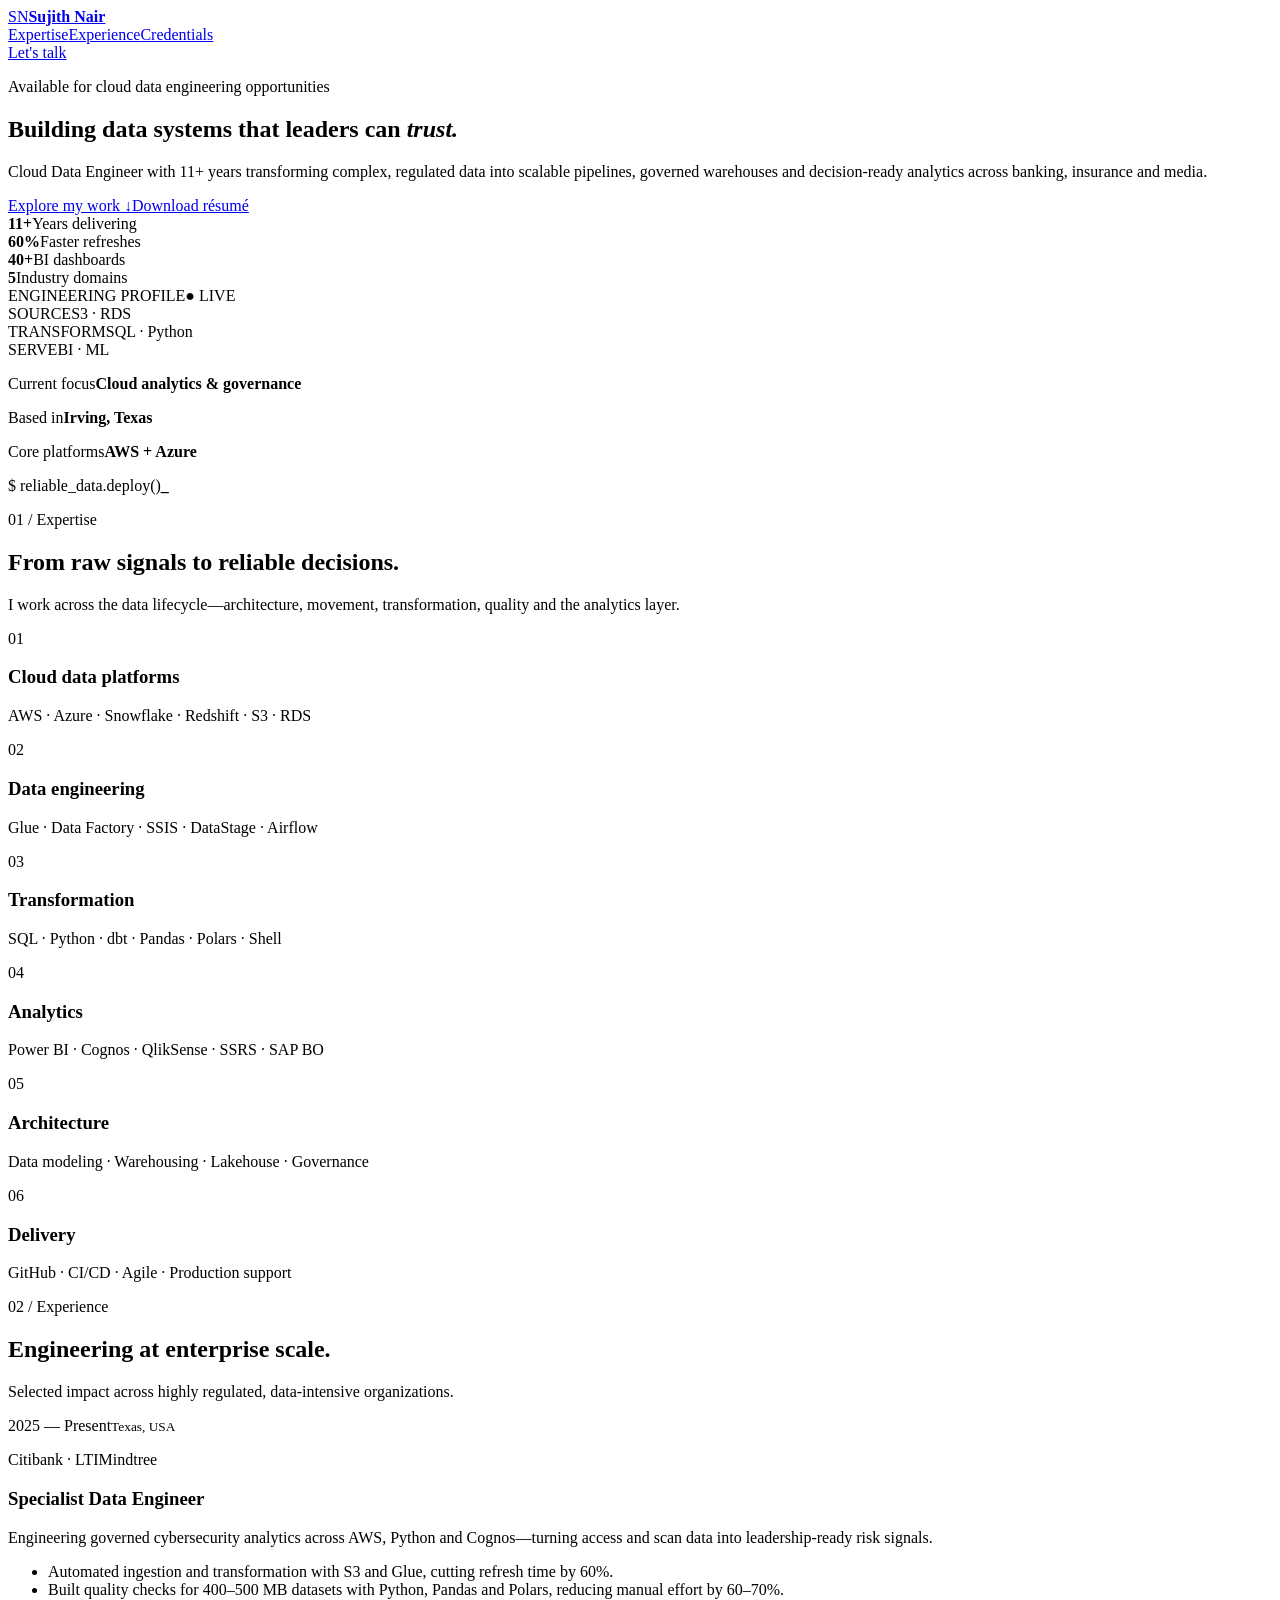
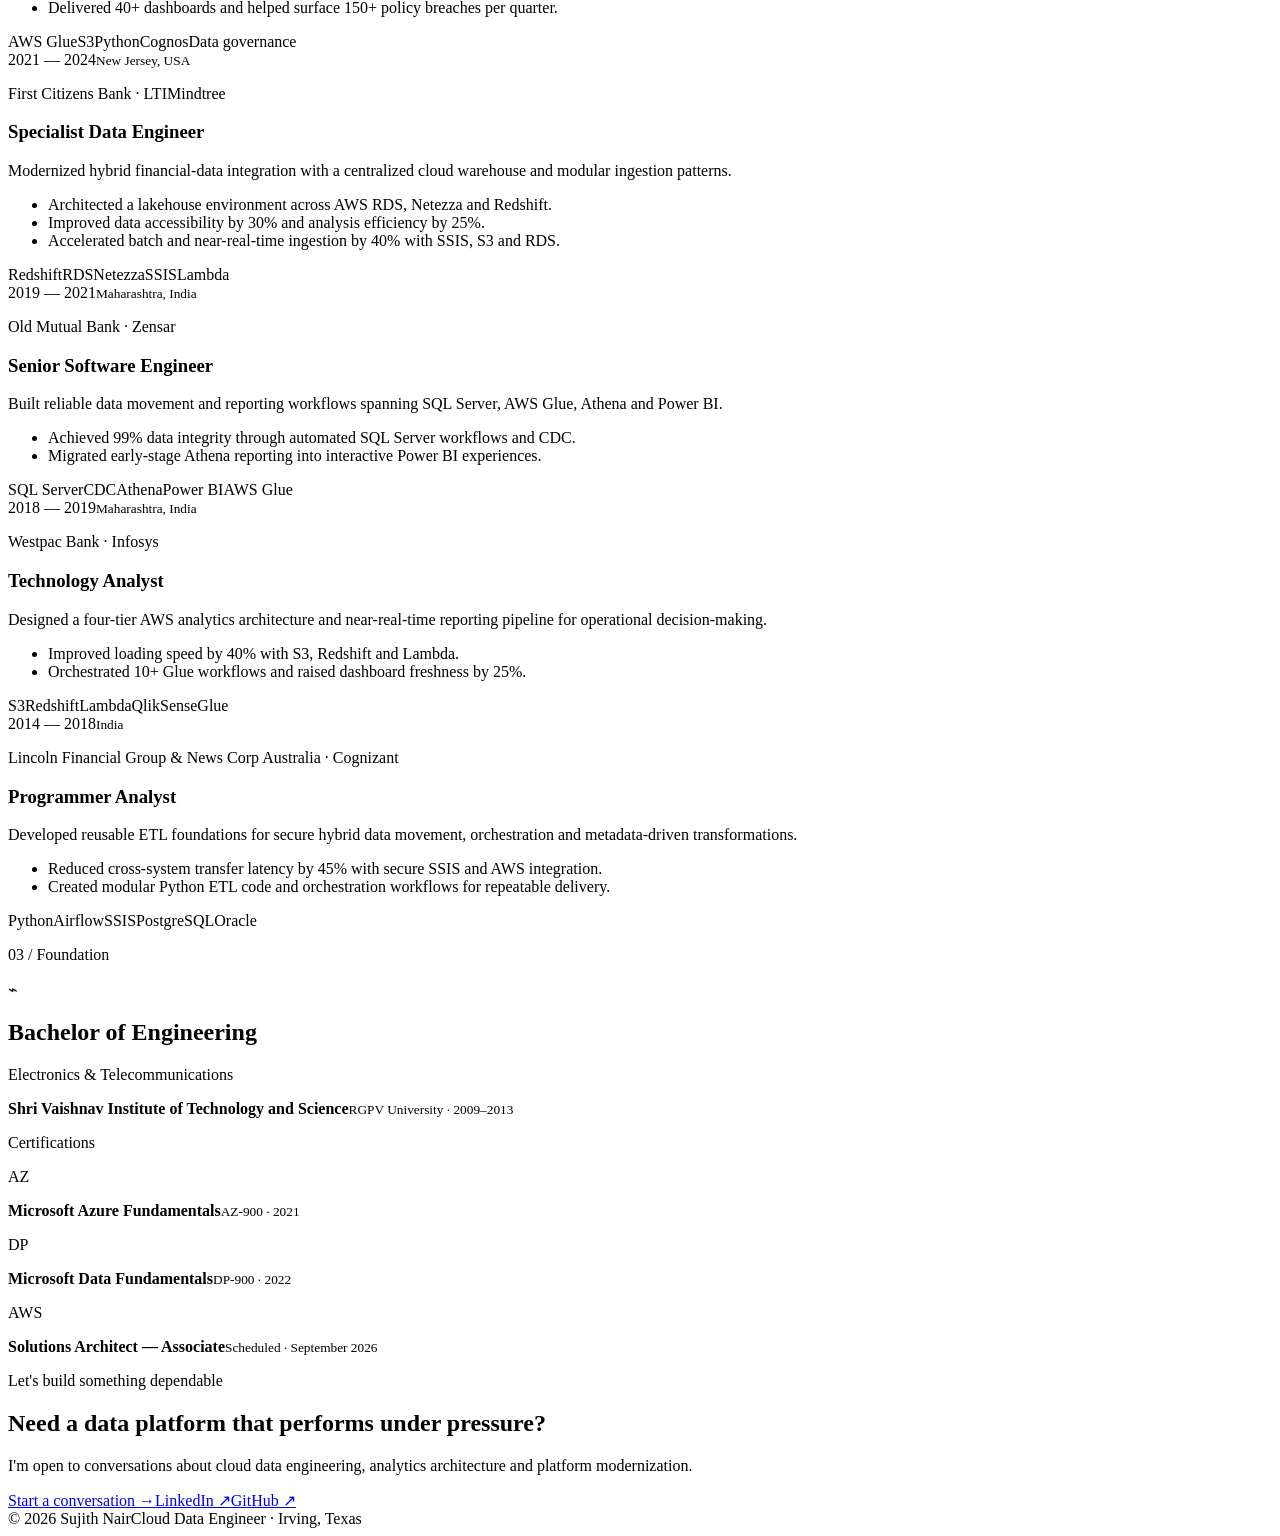
==== index.html @ 59e394e7 "Add portfolio homepage" ====
<!doctype html>
<html lang="en">
<head>
  <meta charset="utf-8">
  <meta name="viewport" content="width=device-width,initial-scale=1">
  <meta name="description" content="Sujith Nair — Cloud Data Engineer with 11+ years building scalable, governed analytics systems across AWS and Azure.">
  <title>Sujith Nair | Cloud Data Engineer</title>
  <link rel="stylesheet" href="style.css">
</head>
<body><main>
  <header class="site-header">
    <a class="brand" href="#top" aria-label="Sujith Nair, home"><span>SN</span><strong>Sujith Nair</strong></a>
    <nav aria-label="Primary navigation"><a href="#expertise">Expertise</a><a href="#experience">Experience</a><a href="#credentials">Credentials</a></nav>
    <a class="nav-cta" href="mailto:nairsujith.1969@gmail.com">Let's talk</a>
  </header>
  <section class="hero" id="top"><div class="hero-copy">
    <p class="eyebrow"><span class="status-dot"></span> Available for cloud data engineering opportunities</p>
    <h1>Building data systems that leaders can <em>trust.</em></h1>
    <p class="hero-lede">Cloud Data Engineer with 11+ years transforming complex, regulated data into scalable pipelines, governed warehouses and decision-ready analytics across banking, insurance and media.</p>
    <div class="hero-actions"><a class="button primary" href="#experience">Explore my work <span>↓</span></a><a class="button secondary" href="Sujith-Nair-Resume.docx" download>Download résumé</a></div>
    <div class="proof-row" aria-label="Career highlights"><div><strong>11+</strong><span>Years delivering</span></div><div><strong>60%</strong><span>Faster refreshes</span></div><div><strong>40+</strong><span>BI dashboards</span></div><div><strong>5</strong><span>Industry domains</span></div></div>
  </div><aside class="signal-card" aria-label="Engineering profile">
    <div class="signal-top"><span>ENGINEERING PROFILE</span><span class="live">● LIVE</span></div>
    <div class="pipeline-visual" aria-hidden="true"><div class="node source">SOURCE<span>S3 · RDS</span></div><div class="flow"><i></i><i></i><i></i></div><div class="node transform">TRANSFORM<span>SQL · Python</span></div><div class="flow"><i></i><i></i><i></i></div><div class="node serve">SERVE<span>BI · ML</span></div></div>
    <div class="signal-lines"><p><span>Current focus</span><strong>Cloud analytics &amp; governance</strong></p><p><span>Based in</span><strong>Irving, Texas</strong></p><p><span>Core platforms</span><strong>AWS + Azure</strong></p></div>
    <div class="terminal-line"><span>$</span> reliable_data.deploy()<b>_</b></div>
  </aside></section>
  <section class="section expertise" id="expertise"><div class="section-heading"><p class="eyebrow">01 / Expertise</p><h2>From raw signals to reliable decisions.</h2><p>I work across the data lifecycle—architecture, movement, transformation, quality and the analytics layer.</p></div>
    <div class="capability-grid">
      <article><span>01</span><h3>Cloud data platforms</h3><p>AWS · Azure · Snowflake · Redshift · S3 · RDS</p></article>
      <article><span>02</span><h3>Data engineering</h3><p>Glue · Data Factory · SSIS · DataStage · Airflow</p></article>
      <article><span>03</span><h3>Transformation</h3><p>SQL · Python · dbt · Pandas · Polars · Shell</p></article>
      <article><span>04</span><h3>Analytics</h3><p>Power BI · Cognos · QlikSense · SSRS · SAP BO</p></article>
      <article><span>05</span><h3>Architecture</h3><p>Data modeling · Warehousing · Lakehouse · Governance</p></article>
      <article><span>06</span><h3>Delivery</h3><p>GitHub · CI/CD · Agile · Production support</p></article>
    </div>
  </section>
  <section class="section experience" id="experience"><div class="section-heading split"><div><p class="eyebrow">02 / Experience</p><h2>Engineering at enterprise scale.</h2></div><p>Selected impact across highly regulated, data-intensive organizations.</p></div>
    <div class="timeline">
      <article class="job"><div class="job-meta"><span>2025 — Present</span><small>Texas, USA</small></div><div class="job-body"><p class="company">Citibank · LTIMindtree</p><h3>Specialist Data Engineer</h3><p class="job-summary">Engineering governed cybersecurity analytics across AWS, Python and Cognos—turning access and scan data into leadership-ready risk signals.</p><ul><li>Automated ingestion and transformation with S3 and Glue, cutting refresh time by 60%.</li><li>Built quality checks for 400–500 MB datasets with Python, Pandas and Polars, reducing manual effort by 60–70%.</li><li>Delivered 40+ dashboards and helped surface 150+ policy breaches per quarter.</li></ul><div class="tags"><span>AWS Glue</span><span>S3</span><span>Python</span><span>Cognos</span><span>Data governance</span></div></div></article>
      <article class="job"><div class="job-meta"><span>2021 — 2024</span><small>New Jersey, USA</small></div><div class="job-body"><p class="company">First Citizens Bank · LTIMindtree</p><h3>Specialist Data Engineer</h3><p class="job-summary">Modernized hybrid financial-data integration with a centralized cloud warehouse and modular ingestion patterns.</p><ul><li>Architected a lakehouse environment across AWS RDS, Netezza and Redshift.</li><li>Improved data accessibility by 30% and analysis efficiency by 25%.</li><li>Accelerated batch and near-real-time ingestion by 40% with SSIS, S3 and RDS.</li></ul><div class="tags"><span>Redshift</span><span>RDS</span><span>Netezza</span><span>SSIS</span><span>Lambda</span></div></div></article>
      <article class="job"><div class="job-meta"><span>2019 — 2021</span><small>Maharashtra, India</small></div><div class="job-body"><p class="company">Old Mutual Bank · Zensar</p><h3>Senior Software Engineer</h3><p class="job-summary">Built reliable data movement and reporting workflows spanning SQL Server, AWS Glue, Athena and Power BI.</p><ul><li>Achieved 99% data integrity through automated SQL Server workflows and CDC.</li><li>Migrated early-stage Athena reporting into interactive Power BI experiences.</li></ul><div class="tags"><span>SQL Server</span><span>CDC</span><span>Athena</span><span>Power BI</span><span>AWS Glue</span></div></div></article>
      <article class="job"><div class="job-meta"><span>2018 — 2019</span><small>Maharashtra, India</small></div><div class="job-body"><p class="company">Westpac Bank · Infosys</p><h3>Technology Analyst</h3><p class="job-summary">Designed a four-tier AWS analytics architecture and near-real-time reporting pipeline for operational decision-making.</p><ul><li>Improved loading speed by 40% with S3, Redshift and Lambda.</li><li>Orchestrated 10+ Glue workflows and raised dashboard freshness by 25%.</li></ul><div class="tags"><span>S3</span><span>Redshift</span><span>Lambda</span><span>QlikSense</span><span>Glue</span></div></div></article>
      <article class="job"><div class="job-meta"><span>2014 — 2018</span><small>India</small></div><div class="job-body"><p class="company">Lincoln Financial Group &amp; News Corp Australia · Cognizant</p><h3>Programmer Analyst</h3><p class="job-summary">Developed reusable ETL foundations for secure hybrid data movement, orchestration and metadata-driven transformations.</p><ul><li>Reduced cross-system transfer latency by 45% with secure SSIS and AWS integration.</li><li>Created modular Python ETL code and orchestration workflows for repeatable delivery.</li></ul><div class="tags"><span>Python</span><span>Airflow</span><span>SSIS</span><span>PostgreSQL</span><span>Oracle</span></div></div></article>
    </div>
  </section>
  <section class="section credentials" id="credentials"><div class="credential-card education-card"><p class="eyebrow">03 / Foundation</p><span class="card-icon">⌁</span><h2>Bachelor of Engineering</h2><p>Electronics &amp; Telecommunications</p><strong>Shri Vaishnav Institute of Technology and Science</strong><small>RGPV University · 2009–2013</small></div>
    <div class="credential-card cert-card"><p class="eyebrow">Certifications</p><div><span>AZ</span><p><strong>Microsoft Azure Fundamentals</strong><small>AZ-900 · 2021</small></p></div><div><span>DP</span><p><strong>Microsoft Data Fundamentals</strong><small>DP-900 · 2022</small></p></div><div><span>AWS</span><p><strong>Solutions Architect — Associate</strong><small>Scheduled · September 2026</small></p></div></div>
  </section>
  <section class="contact"><p class="eyebrow">Let's build something dependable</p><h2>Need a data platform that performs under pressure?</h2><p>I'm open to conversations about cloud data engineering, analytics architecture and platform modernization.</p><div class="hero-actions"><a class="button light" href="mailto:nairsujith.1969@gmail.com">Start a conversation →</a><a class="button outline" href="https://www.linkedin.com/in/sujith-nair-data-engineer/" target="_blank" rel="noreferrer">LinkedIn ↗</a><a class="button outline" href="https://github.com/zorick6800" target="_blank" rel="noreferrer">GitHub ↗</a></div></section>
  <footer><span>© 2026 Sujith Nair</span><span>Cloud Data Engineer · Irving, Texas</span></footer>
</main></body></html>
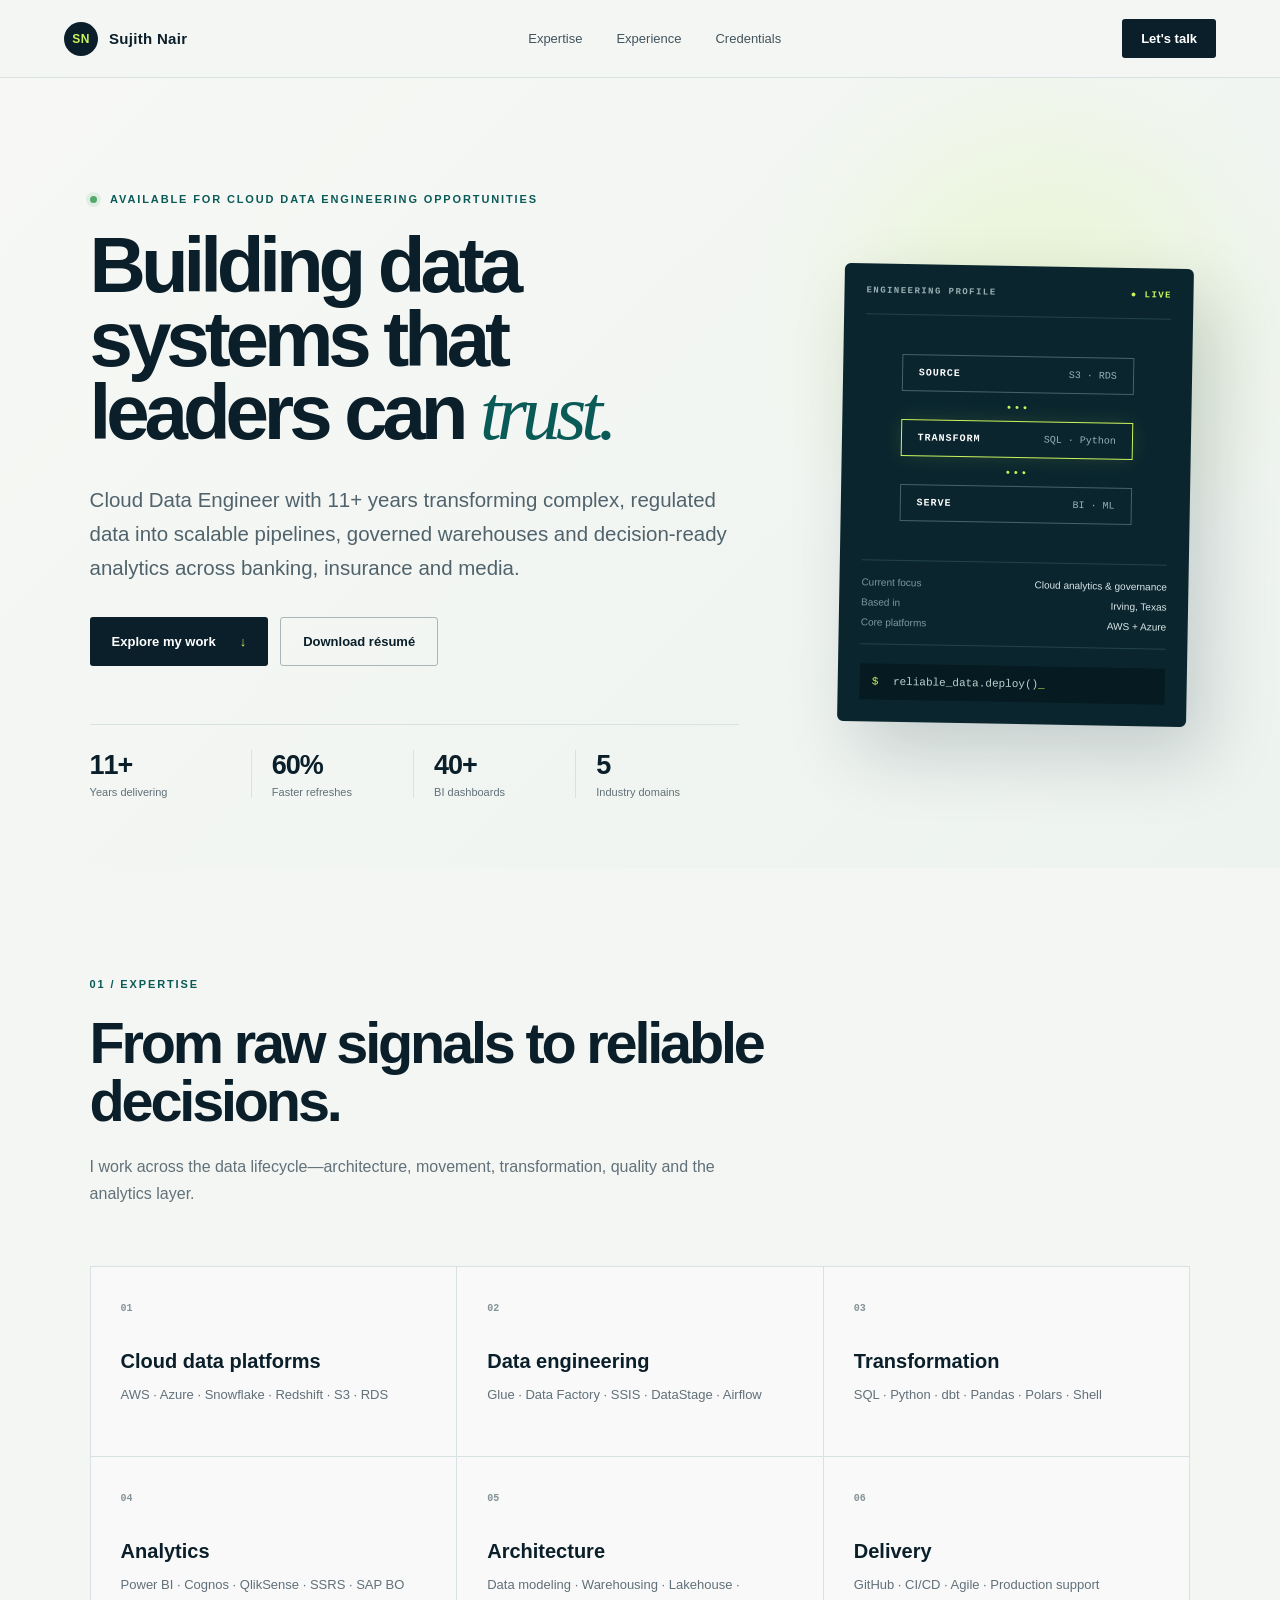
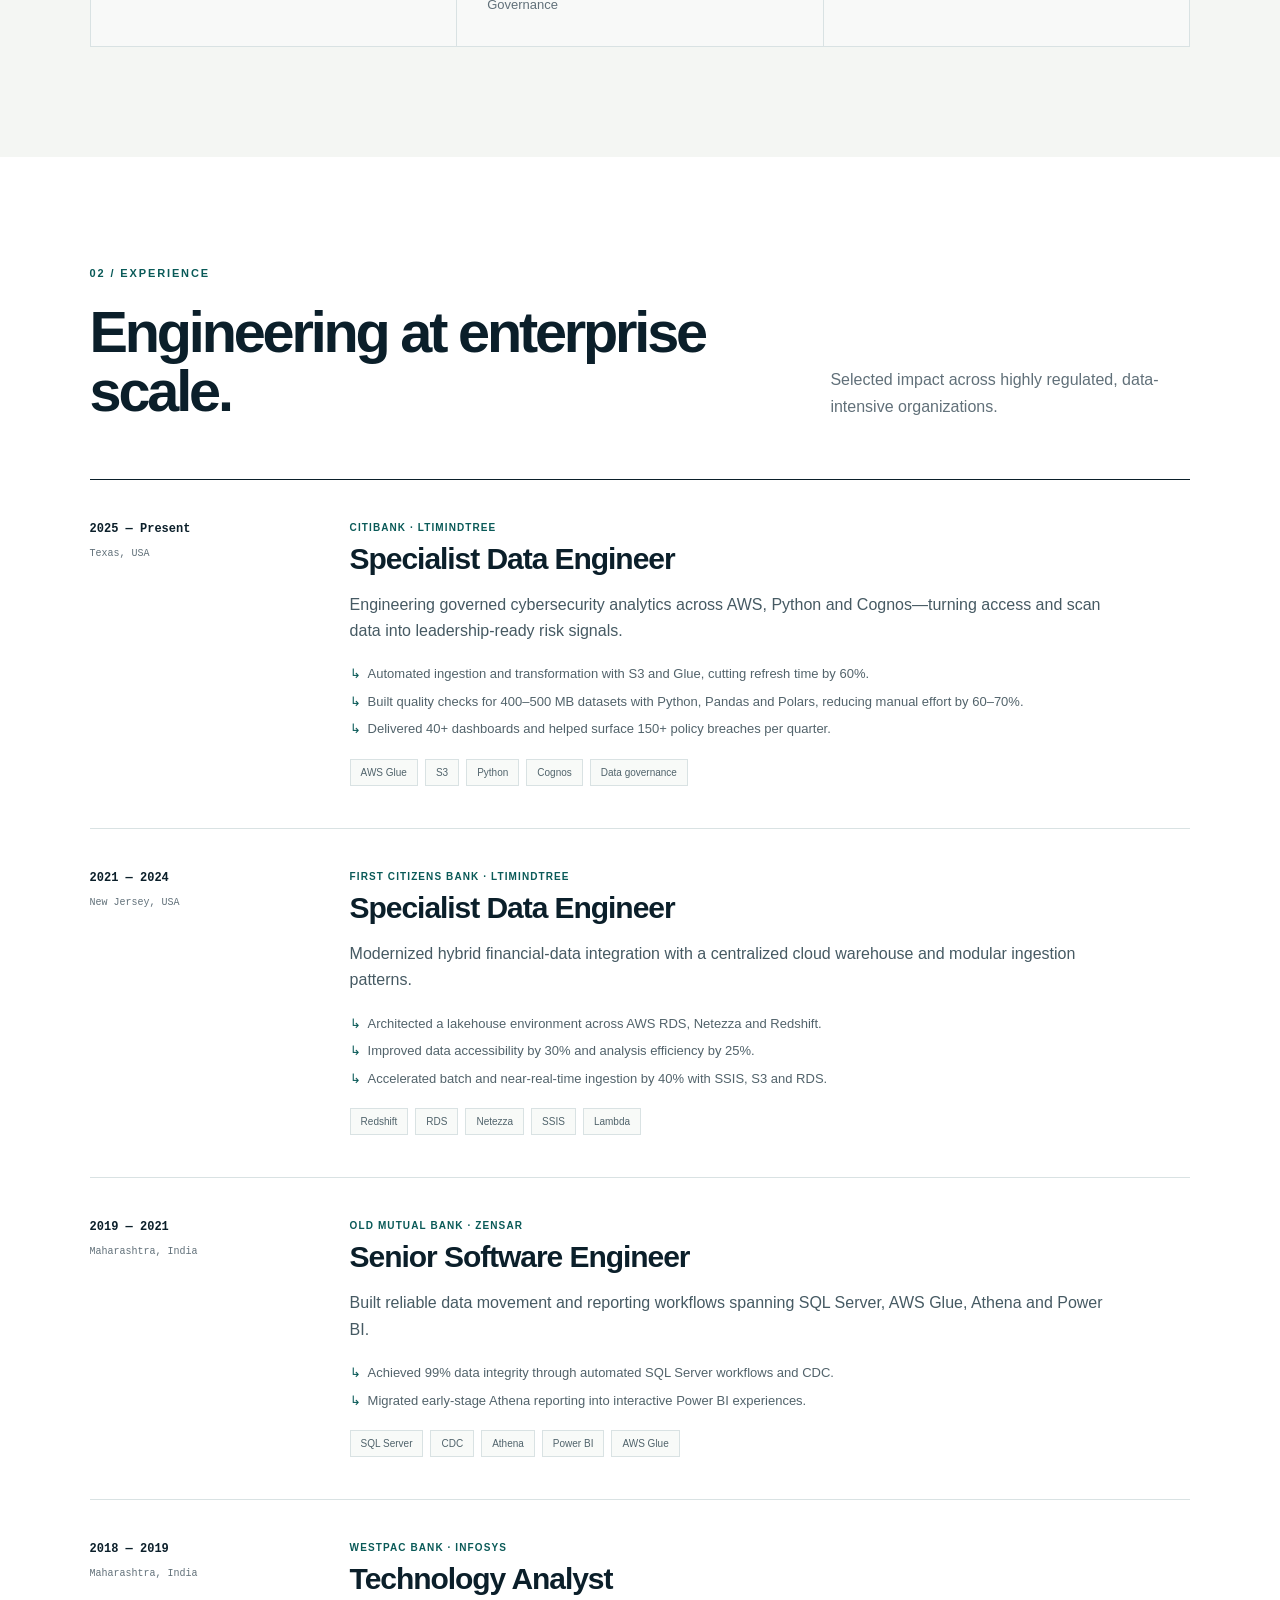
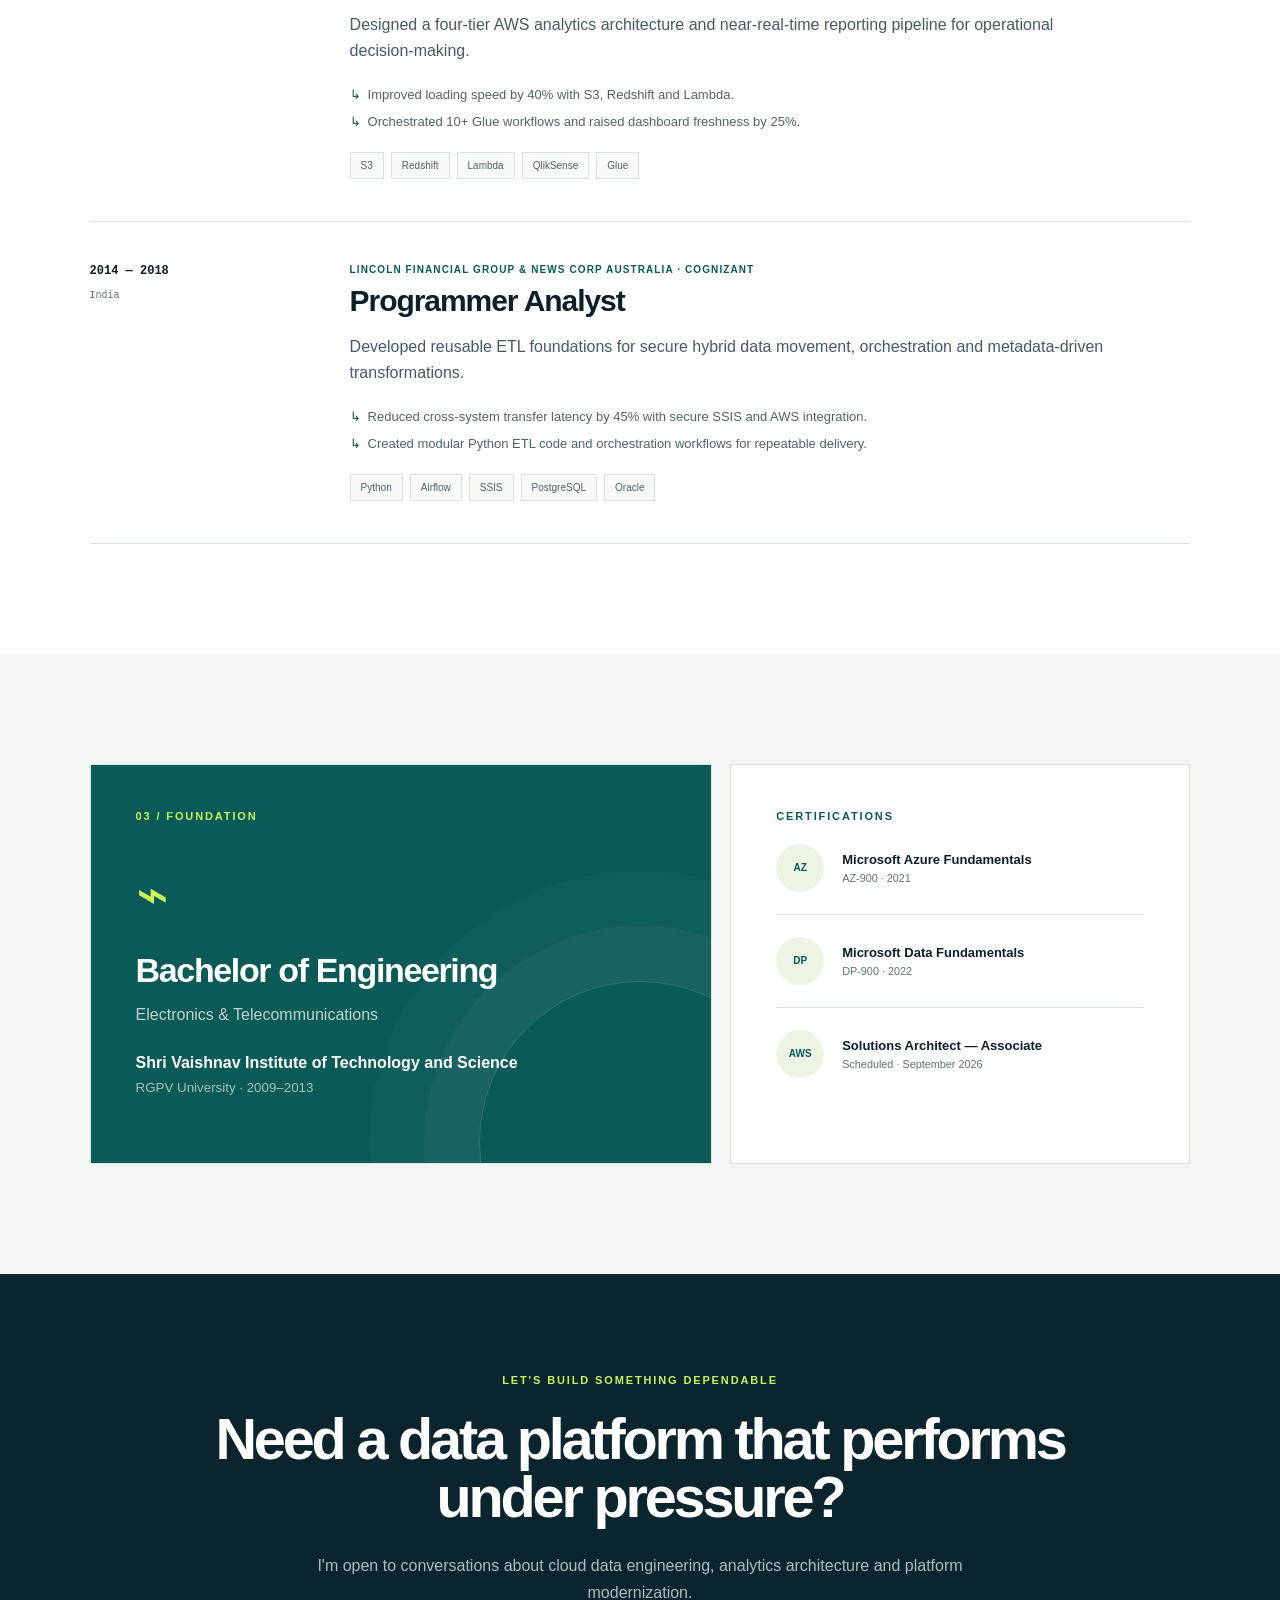
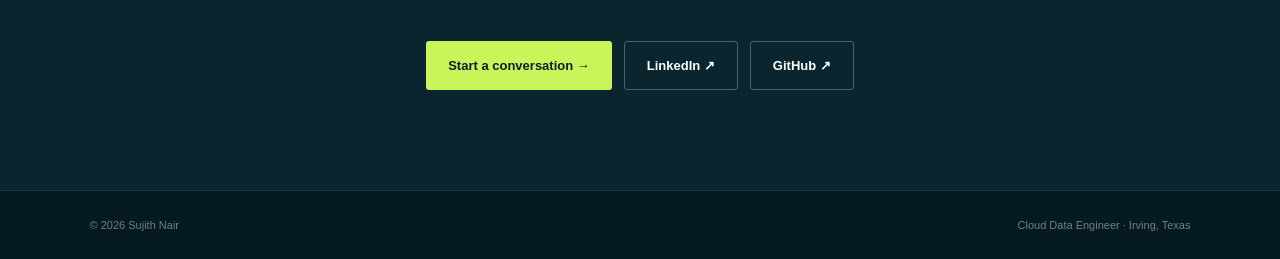
==== commit d323ef04: "Embed downloadable resume" ====
--- a/index.html
+++ b/index.html
@@ -17,7 +17,7 @@
     <p class="eyebrow"><span class="status-dot"></span> Available for cloud data engineering opportunities</p>
     <h1>Building data systems that leaders can <em>trust.</em></h1>
     <p class="hero-lede">Cloud Data Engineer with 11+ years transforming complex, regulated data into scalable pipelines, governed warehouses and decision-ready analytics across banking, insurance and media.</p>
-    <div class="hero-actions"><a class="button primary" href="#experience">Explore my work <span>↓</span></a><a class="button secondary" href="Sujith-Nair-Resume.docx" download>Download résumé</a></div>
+    <div class="hero-actions"><a class="button primary" href="#experience">Explore my work <span>↓</span></a><a class="button secondary" href="[data-uri]" download>Download résumé</a></div>
     <div class="proof-row" aria-label="Career highlights"><div><strong>11+</strong><span>Years delivering</span></div><div><strong>60%</strong><span>Faster refreshes</span></div><div><strong>40+</strong><span>BI dashboards</span></div><div><strong>5</strong><span>Industry domains</span></div></div>
   </div><aside class="signal-card" aria-label="Engineering profile">
     <div class="signal-top"><span>ENGINEERING PROFILE</span><span class="live">● LIVE</span></div>
--- a/style.css
+++ b/style.css
@@ -0,0 +1,6 @@
+:root{--ink:#0b1f2a;--muted:#617079;--line:#d9e2e3;--paper:#f4f6f3;--lime:#c9f55b;--teal:#0a5a58;--navy:#0a252e}*{box-sizing:border-box}html{scroll-behavior:smooth}body{margin:0;background:var(--paper);color:var(--ink);font-family:Arial,Helvetica,sans-serif}a{color:inherit;text-decoration:none}.site-header{height:78px;padding:0 clamp(22px,5vw,76px);display:flex;align-items:center;justify-content:space-between;border-bottom:1px solid var(--line);background:rgba(244,246,243,.92);backdrop-filter:blur(14px);position:sticky;top:0;z-index:10}.brand{display:flex;align-items:center;gap:11px;font-size:15px;letter-spacing:.02em}.brand span{width:34px;height:34px;display:grid;place-items:center;background:var(--ink);color:var(--lime);border-radius:50%;font-size:12px;font-weight:800}nav{display:flex;gap:34px;font-size:13px;color:#42545d}nav a:hover{color:var(--teal)}.nav-cta{background:var(--ink);color:white;padding:12px 19px;border-radius:3px;font-size:13px;font-weight:700}
+.hero{min-height:720px;padding:clamp(70px,9vw,125px) clamp(22px,7vw,110px) 70px;display:grid;grid-template-columns:minmax(0,1.3fr) minmax(330px,.7fr);gap:clamp(50px,8vw,120px);align-items:center;background:radial-gradient(circle at 81% 30%,rgba(201,245,91,.20),transparent 24%),linear-gradient(135deg,#f7f8f5 0%,#edf3ef 100%)}.eyebrow{font-size:11px!important;letter-spacing:.17em;text-transform:uppercase;font-weight:800;color:var(--teal)!important;margin:0 0 24px}.status-dot{display:inline-block;width:7px;height:7px;border-radius:50%;background:#51a96b;margin-right:9px;box-shadow:0 0 0 4px rgba(81,169,107,.13)}h1{font-size:clamp(54px,6.1vw,93px);line-height:.94;letter-spacing:-.065em;max-width:850px;margin:0;font-weight:650}h1 em{color:var(--teal);font-family:Georgia,serif;font-weight:400}.hero-lede{max-width:700px;font-size:clamp(17px,1.6vw,21px);line-height:1.65;color:#50636c;margin:34px 0 32px}.hero-actions{display:flex;gap:12px;flex-wrap:wrap}.button{display:inline-flex;align-items:center;justify-content:center;padding:16px 22px;font-size:13px;font-weight:800;border-radius:3px;transition:transform .2s,background .2s}.button:hover{transform:translateY(-2px)}.button.primary{background:var(--ink);color:white;gap:24px}.button.primary span{color:var(--lime)}.button.secondary{border:1px solid #a9b5b7}.proof-row{display:grid;grid-template-columns:repeat(4,1fr);max-width:690px;border-top:1px solid var(--line);margin-top:58px;padding-top:25px}.proof-row div{display:flex;flex-direction:column;border-right:1px solid var(--line);padding:0 20px}.proof-row div:first-child{padding-left:0}.proof-row div:last-child{border:0}.proof-row strong{font-size:27px;letter-spacing:-.04em}.proof-row span{color:var(--muted);font-size:11px;margin-top:5px}
+.signal-card{background:var(--navy);color:white;padding:22px;border-radius:6px;box-shadow:20px 30px 70px rgba(7,35,43,.18);transform:rotate(1deg)}.signal-top{display:flex;justify-content:space-between;color:#99afb3;font:700 9px ui-monospace,monospace;letter-spacing:.16em;padding-bottom:18px;border-bottom:1px solid #23434b}.signal-top .live{color:var(--lime)}.pipeline-visual{min-height:245px;display:flex;flex-direction:column;align-items:center;justify-content:center}.node{width:76%;border:1px solid #45636b;padding:12px 16px;font:700 10px ui-monospace,monospace;letter-spacing:.1em;display:flex;justify-content:space-between}.node span{color:#9bb0b5;letter-spacing:0;font-weight:400}.node.transform{border-color:var(--lime);box-shadow:0 0 22px rgba(201,245,91,.12)}.flow{height:28px;display:flex;align-items:center;gap:5px}.flow i{display:block;width:3px;height:3px;border-radius:50%;background:var(--lime)}.signal-lines{border-top:1px solid #23434b;border-bottom:1px solid #23434b;padding:7px 0}.signal-lines p{display:flex;justify-content:space-between;font-size:10px;margin:9px 0}.signal-lines span{color:#7e989f}.signal-lines strong{color:#d9e6e7;font-weight:500}.terminal-line{margin-top:19px;background:#061a21;padding:12px;font:11px ui-monospace,monospace;color:#b9d3d0}.terminal-line span{color:var(--lime);margin-right:8px}.terminal-line b{animation:blink 1s infinite;color:var(--lime)}@keyframes blink{50%{opacity:0}}
+.section{padding:110px clamp(22px,7vw,110px)}.section-heading{max-width:680px;margin-bottom:58px}.section-heading h2,.contact h2{font-size:clamp(38px,4.5vw,66px);line-height:1.02;letter-spacing:-.055em;margin:0}.section-heading>p:not(.eyebrow),.section-heading.split>p{color:var(--muted);font-size:16px;line-height:1.7;margin-top:22px}.capability-grid{display:grid;grid-template-columns:repeat(3,1fr);border-top:1px solid var(--line);border-left:1px solid var(--line)}.capability-grid article{padding:30px;min-height:190px;border-right:1px solid var(--line);border-bottom:1px solid var(--line);background:rgba(255,255,255,.35)}.capability-grid article>span{font:700 10px ui-monospace,monospace;color:#849398}.capability-grid h3{font-size:20px;margin:35px 0 12px}.capability-grid p{color:var(--muted);font-size:13px;line-height:1.6;margin:0}.experience{background:#fff}.section-heading.split{max-width:none;display:flex;justify-content:space-between;align-items:end}.section-heading.split>p{max-width:360px;margin:0}.timeline{border-top:1px solid var(--ink)}.job{display:grid;grid-template-columns:260px 1fr;padding:42px 0;border-bottom:1px solid var(--line)}.job-meta{display:flex;flex-direction:column;gap:12px;font:700 12px ui-monospace,monospace}.job-meta small{color:var(--muted);font-weight:400}.job-body{max-width:900px}.company{color:var(--teal);text-transform:uppercase;letter-spacing:.11em;font-size:10px;font-weight:800;margin:0 0 9px}.job h3{font-size:30px;letter-spacing:-.035em;margin:0 0 15px}.job-summary{color:#465a63;line-height:1.65;font-size:16px;max-width:760px}.job ul{padding:0;list-style:none;display:grid;gap:8px;margin:20px 0}.job li{color:#52636b;font-size:13px;padding-left:18px;position:relative;line-height:1.5}.job li:before{content:"↳";color:var(--teal);position:absolute;left:0}.tags{display:flex;flex-wrap:wrap;gap:7px}.tags span{border:1px solid var(--line);padding:7px 10px;font-size:10px;color:#50636b;background:#f8faf8}
+.credentials{display:grid;grid-template-columns:1.15fr .85fr;gap:18px}.credential-card{padding:45px;min-height:400px;border:1px solid var(--line);background:#fff}.education-card{background:var(--teal);color:white;position:relative;overflow:hidden}.education-card:after{content:"";position:absolute;width:320px;height:320px;border:1px solid rgba(255,255,255,.16);border-radius:50%;right:-90px;bottom:-140px;box-shadow:0 0 0 55px rgba(255,255,255,.04),0 0 0 110px rgba(255,255,255,.025)}.education-card .eyebrow{color:var(--lime)!important}.card-icon{font-size:55px;color:var(--lime);display:block;margin:40px 0 25px}.credential-card h2{font-size:34px;letter-spacing:-.04em;margin:0 0 10px}.education-card>p:not(.eyebrow){color:#c2d6d3}.education-card>strong,.education-card>small{display:block;margin-top:30px;max-width:420px}.education-card>small{margin-top:8px;color:#a7c1be}.cert-card>div{display:flex;align-items:center;gap:18px;padding:22px 0;border-bottom:1px solid var(--line)}.cert-card>div:last-child{border:0}.cert-card>div>span{width:48px;height:48px;border-radius:50%;display:grid;place-items:center;background:#edf4e3;color:var(--teal);font-size:10px;font-weight:900}.cert-card p{display:flex;flex-direction:column;gap:5px;margin:0;font-size:13px}.cert-card small{color:var(--muted)}.contact{padding:100px clamp(22px,7vw,110px);text-align:center;background:var(--navy);color:white}.contact .eyebrow{color:var(--lime)!important}.contact h2{max-width:900px;margin:0 auto}.contact>p:not(.eyebrow){color:#a8bec2;max-width:680px;line-height:1.7;margin:25px auto 35px}.contact .hero-actions{justify-content:center}.button.light{background:var(--lime);color:var(--ink)}.button.outline{border:1px solid #49636a;color:white}footer{display:flex;justify-content:space-between;padding:28px clamp(22px,7vw,110px);font-size:11px;color:#708187;background:#061a21;border-top:1px solid #18343c}
+@media(max-width:900px){nav{display:none}.hero{grid-template-columns:1fr;padding-top:80px}.signal-card{max-width:520px}.proof-row{grid-template-columns:repeat(2,1fr);gap:22px}.proof-row div:nth-child(2){border:0}.capability-grid{grid-template-columns:repeat(2,1fr)}.section-heading.split{display:block}.section-heading.split>p{margin-top:20px}.job{grid-template-columns:1fr;gap:22px}.job-meta{flex-direction:row}.credentials{grid-template-columns:1fr}}@media(max-width:560px){.site-header{height:66px}.brand strong{display:none}.hero{padding-top:60px}.hero-lede{font-size:16px}.nav-cta{padding:10px 14px}.proof-row div{padding-left:0}.capability-grid{grid-template-columns:1fr}.section{padding-top:78px;padding-bottom:78px}.credential-card{padding:30px;min-height:auto}.job h3{font-size:26px}footer{flex-direction:column;gap:8px}.button{width:100%}}@media(prefers-reduced-motion:reduce){html{scroll-behavior:auto}.button,.terminal-line b{transition:none;animation:none}}
